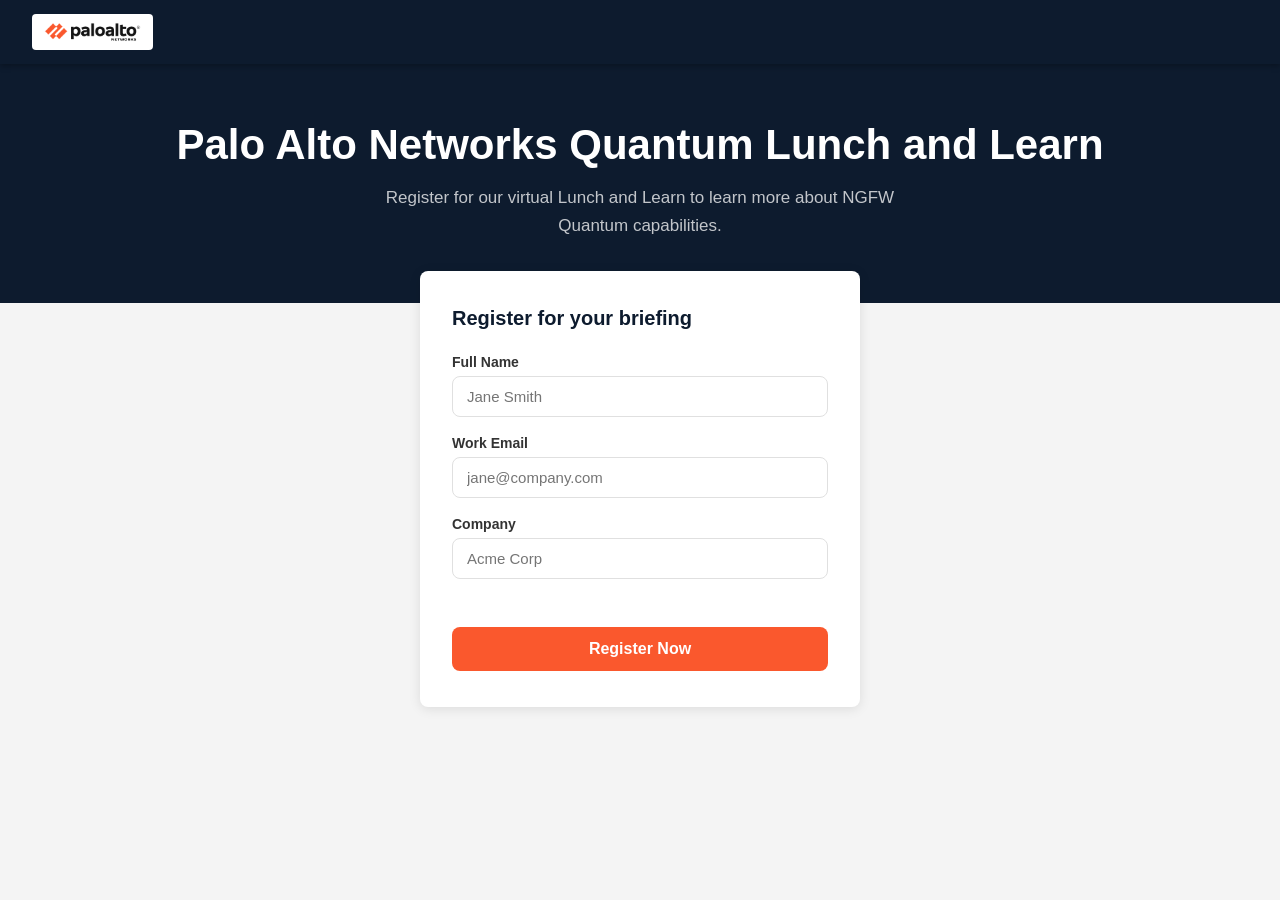
==== index.html @ 7e7df326 "Initial commit — quantum lunch-and-learn registration page Co-Authored-By: Claude Sonnet 4.6 <norepl" ====
<!DOCTYPE html>
<html lang="en">
<head>
  <meta charset="UTF-8">
  <meta name="viewport" content="width=device-width, initial-scale=1.0">
  <title>Register | Quantum-Safe Networking</title>
  <link rel="stylesheet" href="css/styles.css">
</head>
<body>

  <nav class="navbar">
    <a href="index.html"><img src="panw_logo.png" alt="Palo Alto Networks" class="logo-nav"></a>
  </nav>

  <div class="hero">
    <h1>Palo Alto Networks Quantum Lunch and Learn</h1>
    <p>Register for our virtual Lunch and Learn to learn more about NGFW Quantum capabilities.</p>
  </div>

  <div class="form-wrap">
    <div class="card">
      <h2>Register for your briefing</h2>
      <form id="reg-form" novalidate>
        <div class="form-group">
          <label for="name">Full Name</label>
          <input type="text" id="name" name="name" autocomplete="name" placeholder="Jane Smith" required>
        </div>
        <div class="form-group">
          <label for="email">Work Email</label>
          <input type="email" id="email" name="email" autocomplete="email" placeholder="jane@company.com" required>
        </div>
        <div class="form-group">
          <label for="company">Company</label>
          <input type="text" id="company" name="company" autocomplete="organization" placeholder="Acme Corp" required>
        </div>

        <p class="form-error" id="form-error" aria-live="polite"></p>
        <button type="submit" class="btn-submit" id="submit-btn">Register Now</button>
      </form>
    </div>
  </div>

  <script>
    document.getElementById('reg-form').addEventListener('submit', async function (e) {
      e.preventDefault();

      const name    = document.getElementById('name').value.trim();
      const email   = document.getElementById('email').value.trim().toLowerCase();
      const company = document.getElementById('company').value.trim();
      const errorEl = document.getElementById('form-error');
      const btn     = document.getElementById('submit-btn');

      errorEl.textContent = '';

      if (!name || !email || !company) {
        errorEl.textContent = 'Please fill in all fields.';
        return;
      }

      if (!/^[^\s@]+@[^\s@]+\.[^\s@]+$/.test(email)) {
        errorEl.textContent = 'Please enter a valid email address.';
        return;
      }

      btn.disabled    = true;
      btn.textContent = 'Submitting…';

      const APPS_SCRIPT_URL = 'https://script.google.com/macros/s/AKfycbxwA6gakOEivGu4qKpRxdFocHI_t5h8_YBheKzksrpxsO0RHLBp16cGnsa5XLX1A_Naxw/exec';

      try {
        await fetch(APPS_SCRIPT_URL, {
          method: 'POST',
          mode: 'no-cors',
          headers: { 'Content-Type': 'text/plain' },
          body: JSON.stringify({ name, email, company })
        });
      } catch (_) {
        errorEl.textContent = 'Something went wrong. Please try again.';
        btn.disabled    = false;
        btn.textContent = 'Register Now';
        return;
      }

      window.location.href = 'thank-you.html';
    });
  </script>

</body>
</html>
---- css/styles.css ----
/* PANW brand tokens */
:root {
  --orange: #FA582D;
  --navy:   #0D1B2E;
  --grey:   #F4F4F4;
  --white:  #FFFFFF;
  --text:   #333333;
  --muted:  #888888;
  --border: #E0E0E0;
  --red:    #D93025;
  --radius: 8px;
  --shadow: 0 2px 12px rgba(0, 0, 0, 0.10);
}

*, *::before, *::after { box-sizing: border-box; margin: 0; padding: 0; }

body {
  font-family: Arial, system-ui, sans-serif;
  background: var(--grey);
  color: var(--text);
  min-height: 100vh;
}

/* ── Navbar ─────────────────────────────────── */
.navbar {
  position: sticky;
  top: 0;
  z-index: 100;
  display: flex;
  align-items: center;
  background: var(--navy);
  padding: 0 32px;
  height: 64px;
  box-shadow: 0 2px 6px rgba(0,0,0,.3);
}

.navbar a { text-decoration: none; }

.logo-nav {
  height: 36px;
  display: block;
  background: var(--white);
  padding: 4px 10px;
  border-radius: 4px;
}

/* ── Hero ─────────────────────────────────── */
.hero {
  background: var(--navy);
  color: var(--white);
  padding: 56px 32px 64px;
  text-align: center;
}

.hero h1 {
  font-size: clamp(24px, 3.5vw, 42px);
  font-weight: 700;
  line-height: 1.2;
}

.hero p {
  margin-top: 14px;
  font-size: 17px;
  color: rgba(255,255,255,.75);
  max-width: 560px;
  margin-left: auto;
  margin-right: auto;
  line-height: 1.6;
}

/* ── Form card ────────────────────────────── */
.form-wrap {
  max-width: 480px;
  margin: -32px auto 64px;
  padding: 0 20px;
}

.card {
  background: var(--white);
  border-radius: var(--radius);
  box-shadow: var(--shadow);
  padding: 36px 32px;
}

.card h2 {
  font-size: 20px;
  color: var(--navy);
  margin-bottom: 24px;
}

.form-group {
  display: flex;
  flex-direction: column;
  gap: 6px;
  margin-bottom: 18px;
}

.form-group label {
  font-size: 14px;
  font-weight: 600;
  color: var(--text);
}

.form-group input {
  width: 100%;
  padding: 11px 14px;
  font-size: 15px;
  border: 1px solid var(--border);
  border-radius: var(--radius);
  color: var(--text);
  background: var(--white);
  transition: border-color .15s, box-shadow .15s;
  outline: none;
}

.form-group input:focus {
  border-color: var(--navy);
  box-shadow: 0 0 0 3px rgba(13, 27, 46, 0.10);
}

.form-error {
  font-size: 13px;
  color: var(--red);
  min-height: 18px;
  margin-bottom: 4px;
}

.btn-submit {
  width: 100%;
  padding: 13px;
  font-size: 16px;
  font-weight: 600;
  color: var(--white);
  background: var(--orange);
  border: none;
  border-radius: var(--radius);
  cursor: pointer;
  transition: opacity .15s, transform .1s;
  margin-top: 8px;
}

.btn-submit:hover:not(:disabled) {
  opacity: 0.88;
  transform: translateY(-1px);
}

.btn-submit:disabled {
  opacity: 0.6;
  cursor: not-allowed;
}

/* ── Thank-you card ────────────────────────── */
.thankyou-wrap {
  max-width: 520px;
  margin: 48px auto 64px;
  padding: 0 20px;
  text-align: center;
}

.thankyou-wrap .card {
  display: flex;
  flex-direction: column;
  align-items: center;
  gap: 16px;
}

.checkmark {
  width: 56px;
  height: 56px;
  border-radius: 50%;
  background: #E8F5E9;
  display: flex;
  align-items: center;
  justify-content: center;
  font-size: 28px;
  color: #2E7D32;
  flex-shrink: 0;
}

.thankyou-wrap h2 {
  font-size: 22px;
  color: var(--navy);
}

.thankyou-wrap p {
  font-size: 16px;
  line-height: 1.65;
  color: var(--muted);
  max-width: 380px;
}
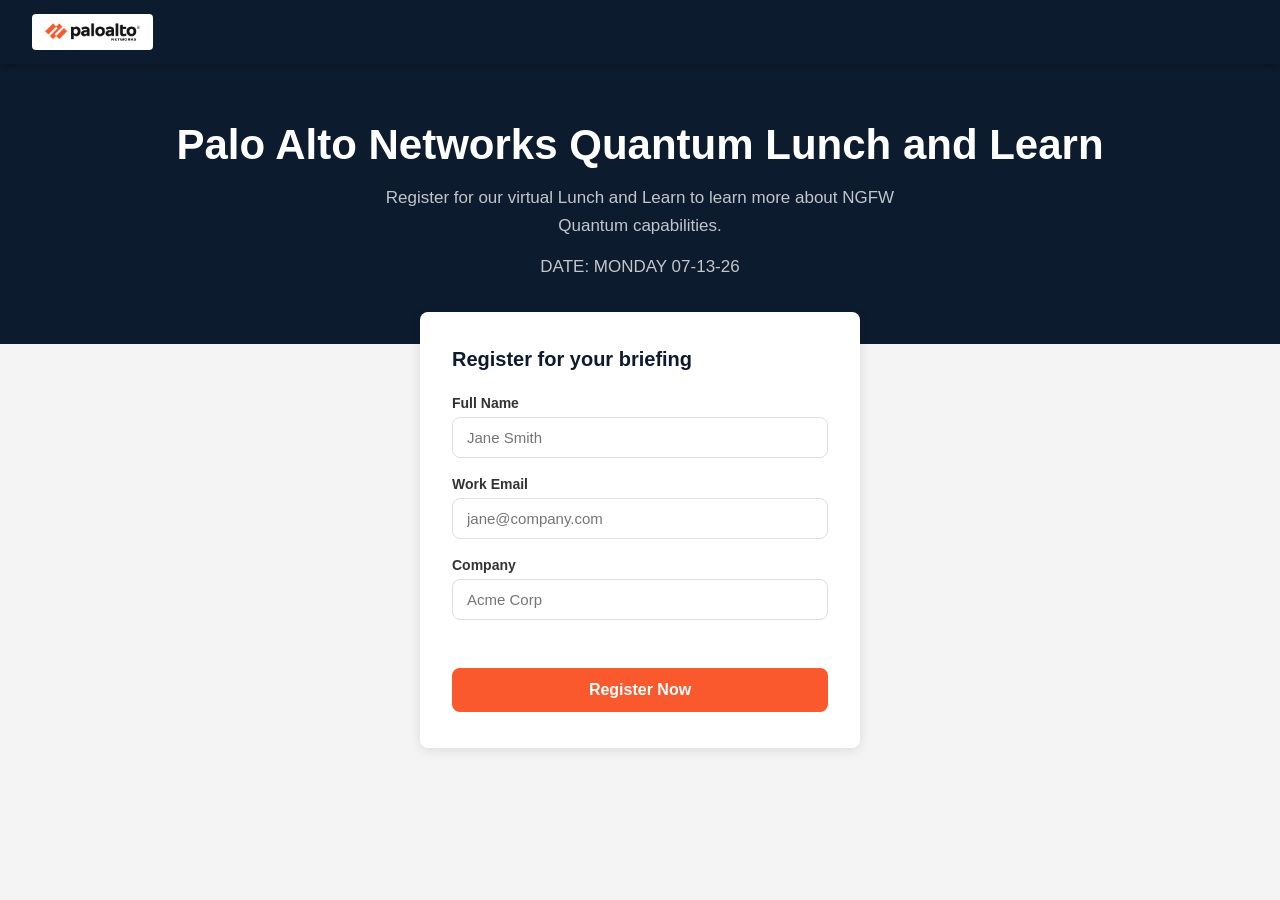
==== commit 705d3526: "Add event date to registration page hero Co-Authored-By: Claude Sonnet 4.6 <noreply@anthropic.com>" ====
--- a/index.html
+++ b/index.html
@@ -15,6 +15,7 @@
   <div class="hero">
     <h1>Palo Alto Networks Quantum Lunch and Learn</h1>
     <p>Register for our virtual Lunch and Learn to learn more about NGFW Quantum capabilities.</p>
+    <p>DATE: MONDAY 07-13-26</p>
   </div>
 
   <div class="form-wrap">
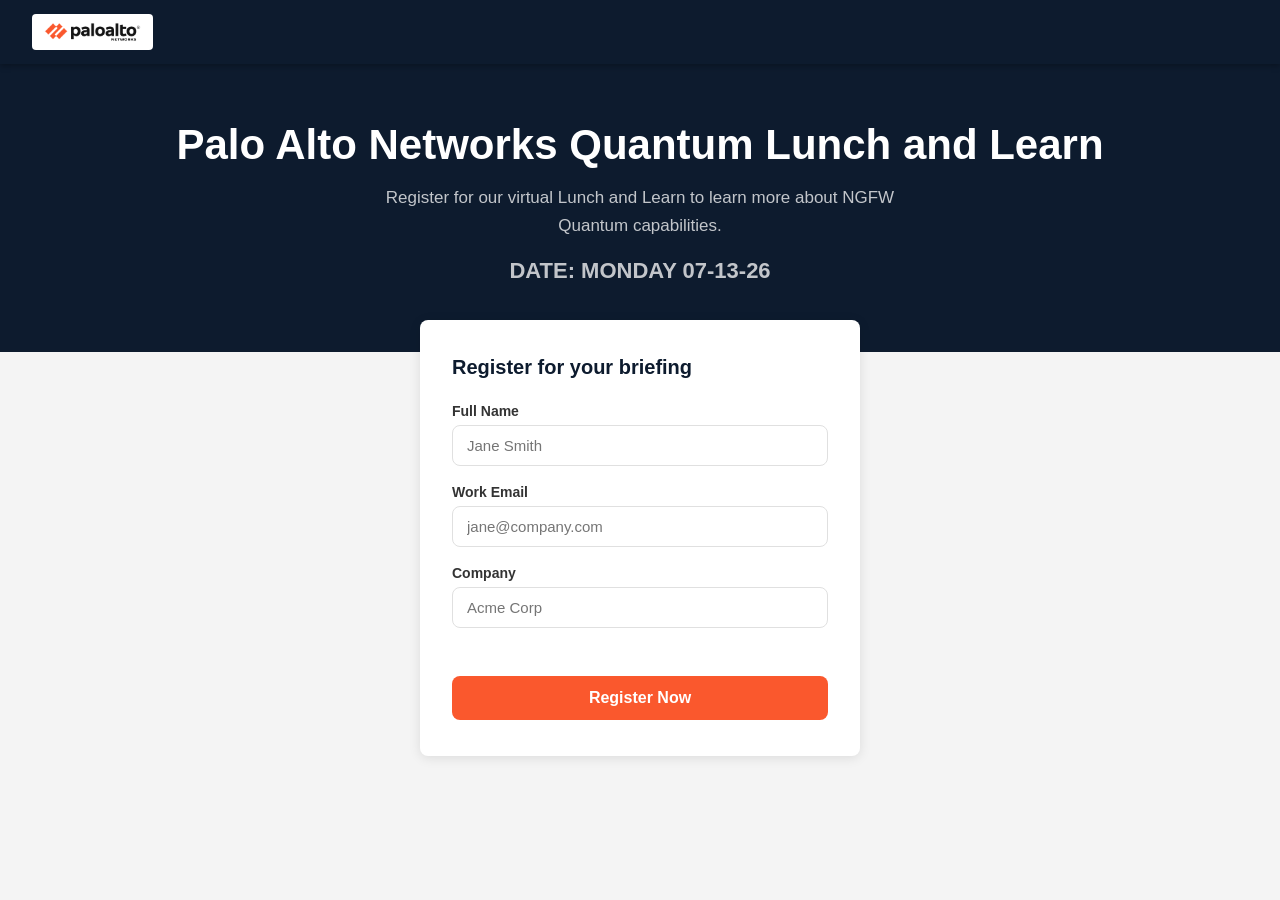
==== commit 2defd650: "Make event date bold and larger in hero Co-Authored-By: Claude Sonnet 4.6 <noreply@anthropic.com>" ====
--- a/index.html
+++ b/index.html
@@ -15,7 +15,7 @@
   <div class="hero">
     <h1>Palo Alto Networks Quantum Lunch and Learn</h1>
     <p>Register for our virtual Lunch and Learn to learn more about NGFW Quantum capabilities.</p>
-    <p>DATE: MONDAY 07-13-26</p>
+    <p style="font-size: 22px; font-weight: 700;">DATE: MONDAY 07-13-26</p>
   </div>
 
   <div class="form-wrap">
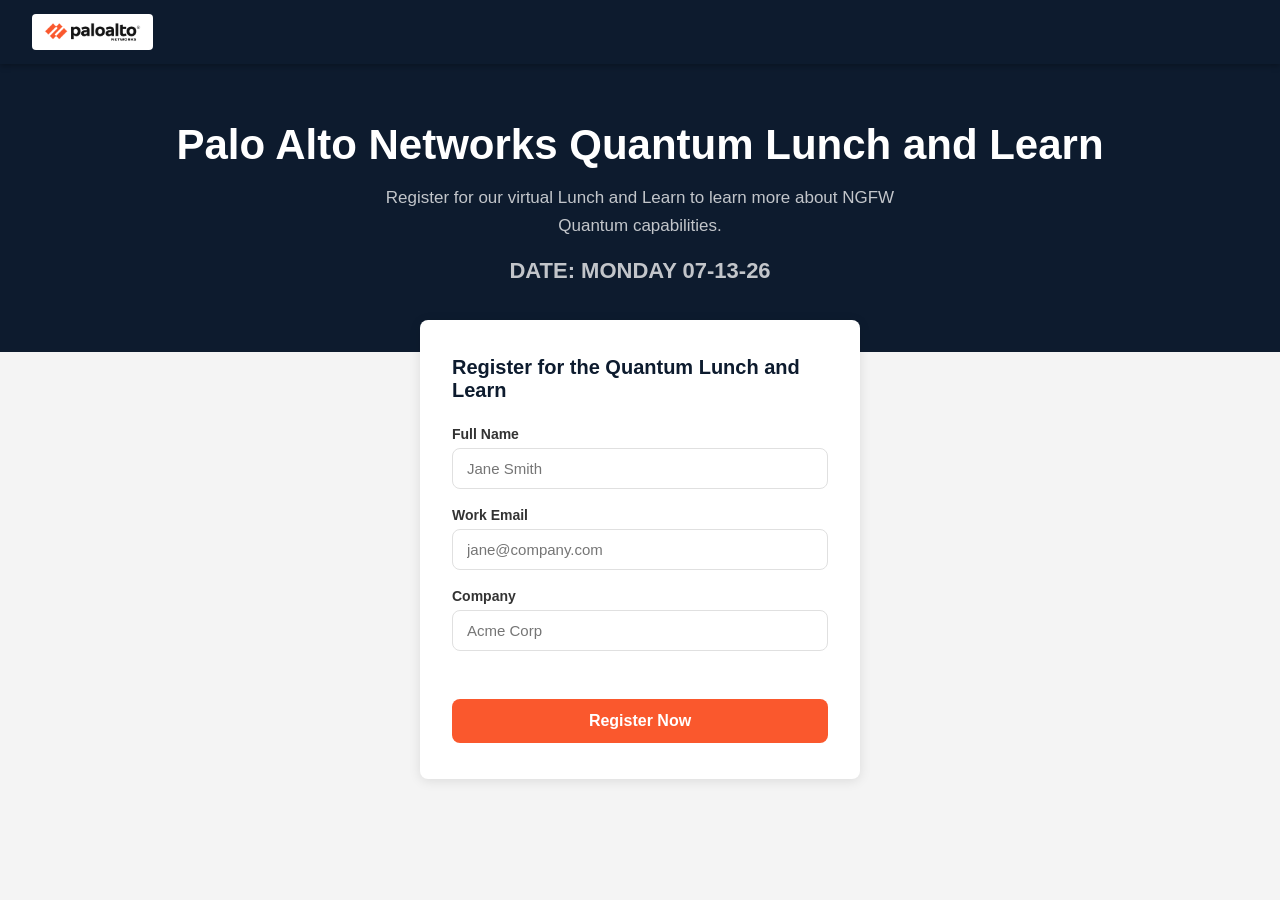
==== commit bbd05a4e: "Update form card heading text Co-Authored-By: Claude Sonnet 4.6 <noreply@anthropic.com>" ====
--- a/index.html
+++ b/index.html
@@ -20,7 +20,7 @@
 
   <div class="form-wrap">
     <div class="card">
-      <h2>Register for your briefing</h2>
+      <h2>Register for the Quantum Lunch and Learn</h2>
       <form id="reg-form" novalidate>
         <div class="form-group">
           <label for="name">Full Name</label>
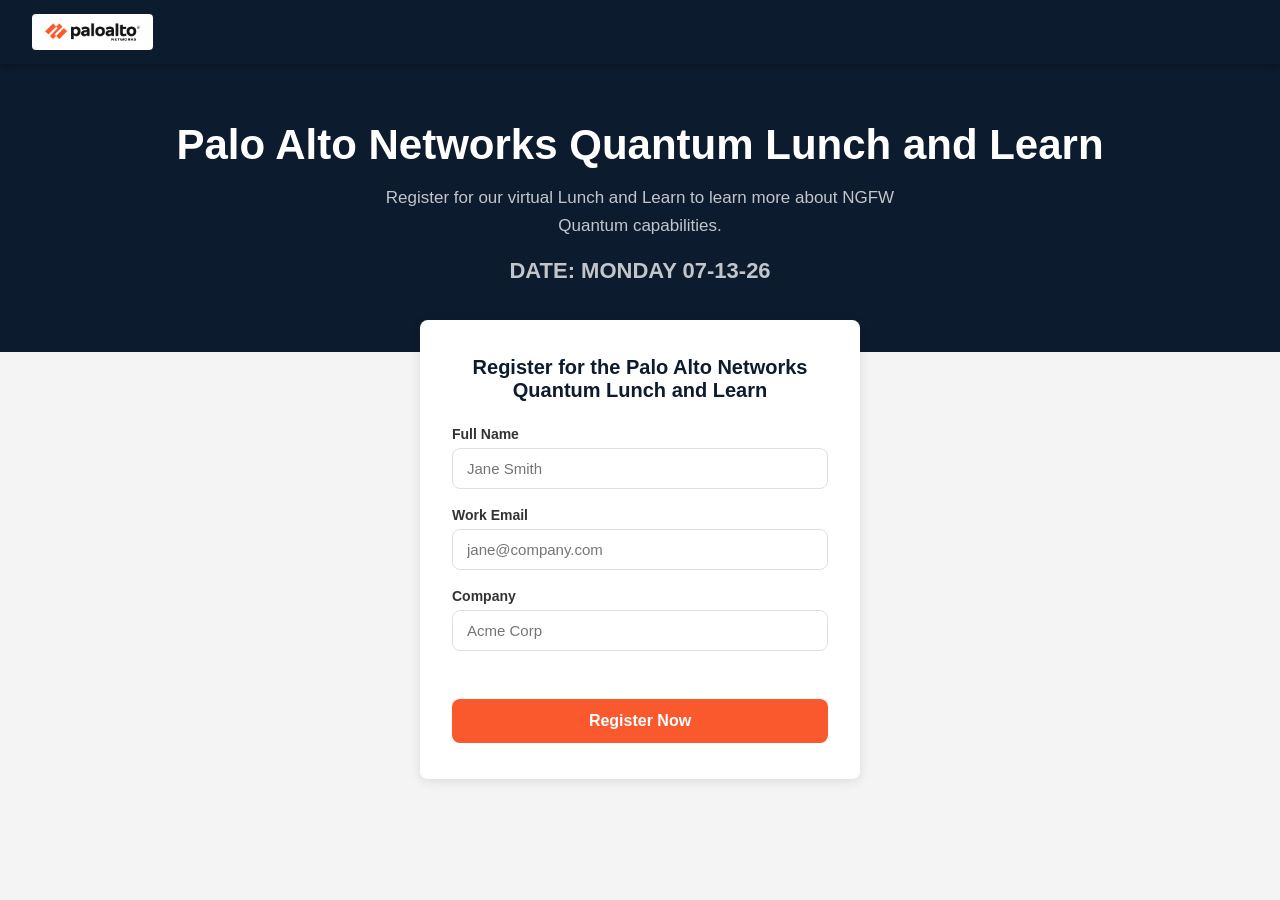
==== commit 6fa38945: "Update form heading text and center it Co-Authored-By: Claude Sonnet 4.6 <noreply@anthropic.com>" ====
--- a/index.html
+++ b/index.html
@@ -20,7 +20,7 @@
 
   <div class="form-wrap">
     <div class="card">
-      <h2>Register for the Quantum Lunch and Learn</h2>
+      <h2>Register for the Palo Alto Networks Quantum Lunch and Learn</h2>
       <form id="reg-form" novalidate>
         <div class="form-group">
           <label for="name">Full Name</label>
--- a/css/styles.css
+++ b/css/styles.css
@@ -86,6 +86,7 @@
   font-size: 20px;
   color: var(--navy);
   margin-bottom: 24px;
+  text-align: center;
 }
 
 .form-group {
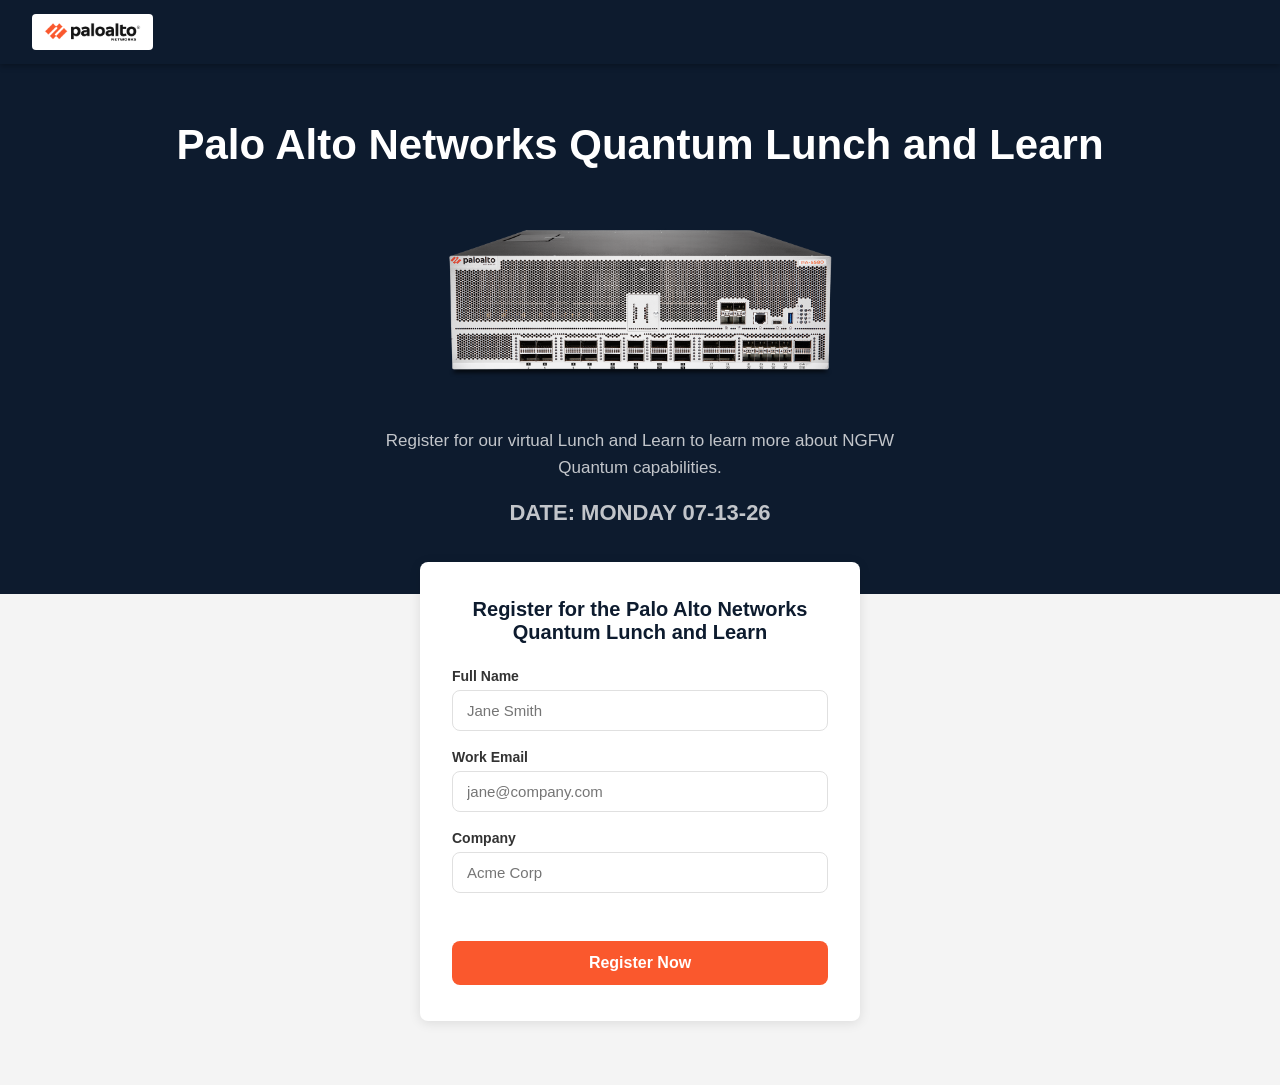
==== commit 26af34ae: "Add firewall image to hero section Co-Authored-By: Claude Sonnet 4.6 <noreply@anthropic.com>" ====
--- a/index.html
+++ b/index.html
@@ -14,6 +14,7 @@
 
   <div class="hero">
     <h1>Palo Alto Networks Quantum Lunch and Learn</h1>
+    <img src="firewall.png" alt="Firewall" class="hero-img">
     <p>Register for our virtual Lunch and Learn to learn more about NGFW Quantum capabilities.</p>
     <p style="font-size: 22px; font-weight: 700;">DATE: MONDAY 07-13-26</p>
   </div>
--- a/css/styles.css
+++ b/css/styles.css
@@ -56,6 +56,12 @@
   font-size: clamp(24px, 3.5vw, 42px);
   font-weight: 700;
   line-height: 1.2;
+}
+
+.hero-img {
+  max-width: 480px;
+  width: 100%;
+  margin-top: 24px;
 }
 
 .hero p {
